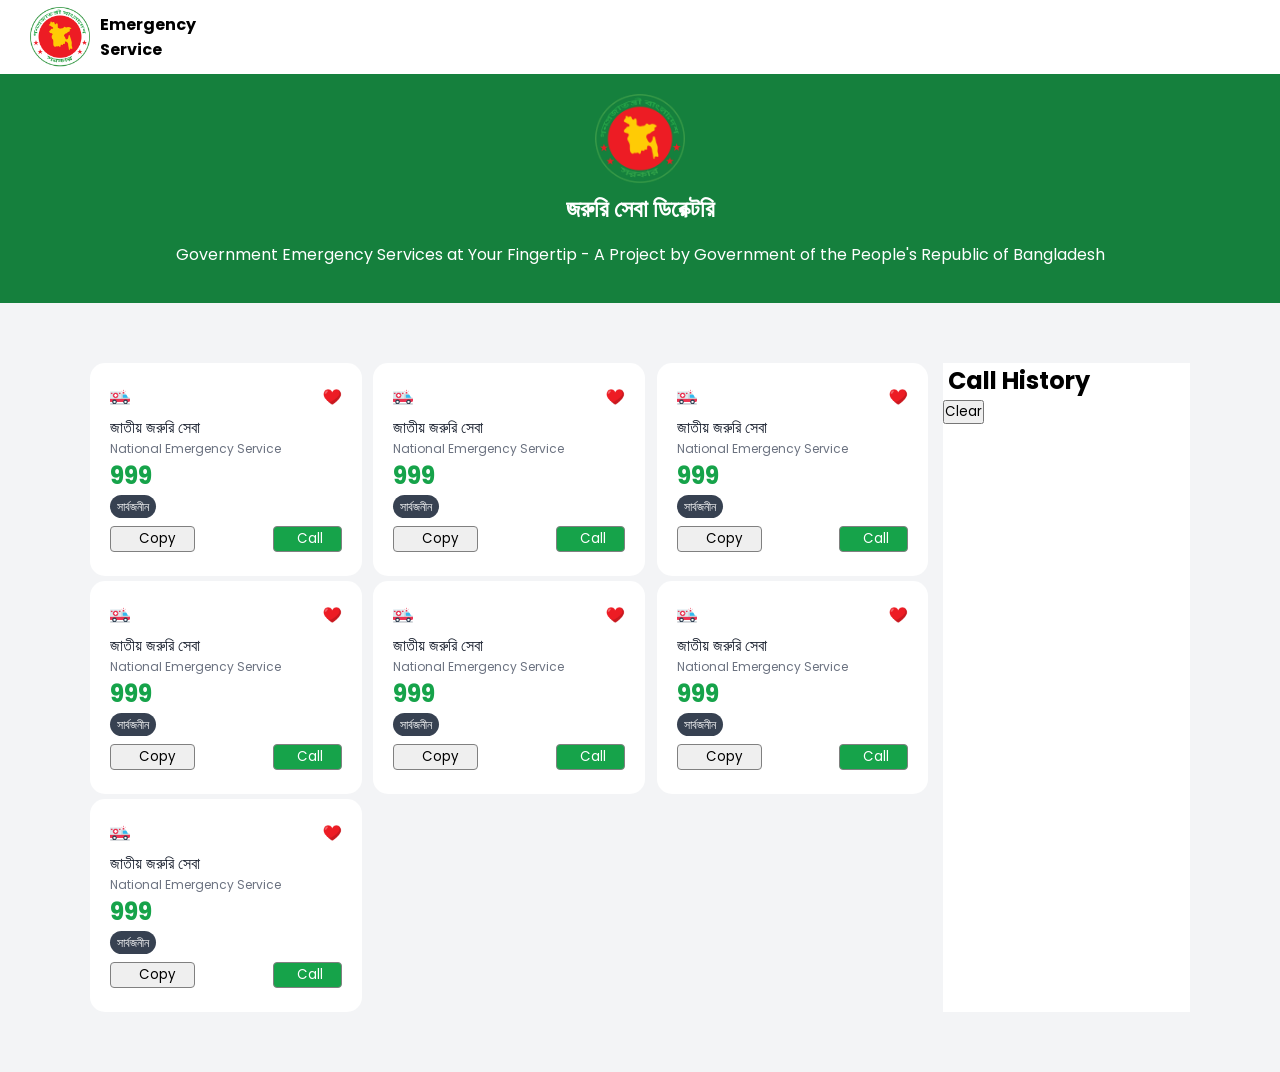
==== Emergency-Service/index.html @ fc12aa6a "feat: add emergency service layout (heading, banner, services list)" ====
<!DOCTYPE html>
<html lang="en">

<head>
    <meta charset="UTF-8">
    <meta name="viewport" content="width=device-width, initial-scale=1.0">
    <title>Emergency Service</title>
    <link rel="stylesheet" href="style.css">

    <!-- font popins cdn link -->
    <link
        href="https://fonts.googleapis.com/css2?family=Poppins:ital,wght@0,100;0,200;0,300;0,400;0,500;0,600;0,700;0,800;0,900;1,100;1,200;1,300;1,400;1,500;1,600;1,700;1,800;1,900&family=Roboto:ital,wght@0,100..900;1,100..900&display=swap"
        rel="stylesheet">

    <!-- font awesome cdn link -->
    <link rel="stylesheet" href="https://cdnjs.cloudflare.com/ajax/libs/font-awesome/7.0.1/css/all.min.css"
        integrity="sha512-2SwdPD6INVrV/lHTZbO2nodKhrnDdJK9/kg2XD1r9uGqPo1cUbujc+IYdlYdEErWNu69gVcYgdxlmVmzTWnetw=="
        crossorigin="anonymous" referrerpolicy="no-referrer" />

</head>

<body>
    <!-- header section start -->
    <header id="header">
        <div class="container">
            <div class="row">
                <div class="web__logo">
                    <img src="./assets/logo.png" alt="">
                    <h4 class="web__logo__titlle">Emergency <br> Service</h4>
                </div>
                <nav>
                    <div class="heart"></div>
                    <div class="points"></div>
                    <div class="copy"></div>
                </nav>
            </div>
        </div>
    </header>
    <!-- header section end -->
    <!-- main start -->
    <main id="main">
        <!-- banner section start -->
        <section id="banner">
            <div class="container">
                <div class="banner__content">
                    <div class="image">
                        <img src="./assets/logo.png" alt="">
                    </div>
                    <div class="banner__slogan">
                        <h2 class="banner__title">জরুরি সেবা ডিরেক্টরি</h2>
                        <p class="banner__subtitile">Government Emergency Services at Your Fingertip - A Project by Government of the People's Republic of Bangladesh</p>
                    </div>
                </div>
            </div>
        </section>
        <!-- banner section end -->

        <!-- help sectore section start -->
        <section id="help__sectore">
            <div class="container">
                <div class="row">
                    <div class="sectore__area">
                        <div class="service__card">
                            <div class="heading">
                                <img src="./assets/ambulance.png" alt="">
                                <img src="./assets/heart.png" alt="">
                            </div>
                            <div class="content">
                                <h3 class="service__title">জাতীয় জরুরি সেবা</h3>
                                <p class="service__description">National Emergency Service</p>
                                <h1 class="hotLine_num">999</h1>
                                <p class="service__name">সার্বজনীন</p>
                                <div class="service__button__area">
                                    <button><img src="" alt=""><i class="fa-regular fa-copy"></i>Copy</button>
                                    <button><i class="fa-solid fa-phone"></i>Call</button>
                                </div>
                            </div>
                        </div>
                        <div class="service__card">
                            <div class="heading">
                                <img src="./assets/ambulance.png" alt="">
                                <img src="./assets/heart.png" alt="">
                            </div>
                            <div class="content">
                                <h3 class="service__title">জাতীয় জরুরি সেবা</h3>
                                <p class="service__description">National Emergency Service</p>
                                <h1 class="hotLine_num">999</h1>
                                <p class="service__name">সার্বজনীন</p>
                                <div class="service__button__area">
                                    <button><img src="" alt=""><i class="fa-regular fa-copy"></i>Copy</button>
                                    <button><i class="fa-solid fa-phone"></i>Call</button>
                                </div>
                            </div>
                        </div>
                        <div class="service__card">
                            <div class="heading">
                                <img src="./assets/ambulance.png" alt="">
                                <img src="./assets/heart.png" alt="">
                            </div>
                            <div class="content">
                                <h3 class="service__title">জাতীয় জরুরি সেবা</h3>
                                <p class="service__description">National Emergency Service</p>
                                <h1 class="hotLine_num">999</h1>
                                <p class="service__name">সার্বজনীন</p>
                                <div class="service__button__area">
                                    <button><img src="" alt=""><i class="fa-regular fa-copy"></i>Copy</button>
                                    <button><i class="fa-solid fa-phone"></i>Call</button>
                                </div>
                            </div>
                        </div>
                        <div class="service__card">
                            <div class="heading">
                                <img src="./assets/ambulance.png" alt="">
                                <img src="./assets/heart.png" alt="">
                            </div>
                            <div class="content">
                                <h3 class="service__title">জাতীয় জরুরি সেবা</h3>
                                <p class="service__description">National Emergency Service</p>
                                <h1 class="hotLine_num">999</h1>
                                <p class="service__name">সার্বজনীন</p>
                                <div class="service__button__area">
                                    <button><img src="" alt=""><i class="fa-regular fa-copy"></i>Copy</button>
                                    <button><i class="fa-solid fa-phone"></i>Call</button>
                                </div>
                            </div>
                        </div>
                        <div class="service__card">
                            <div class="heading">
                                <img src="./assets/ambulance.png" alt="">
                                <img src="./assets/heart.png" alt="">
                            </div>
                            <div class="content">
                                <h3 class="service__title">জাতীয় জরুরি সেবা</h3>
                                <p class="service__description">National Emergency Service</p>
                                <h1 class="hotLine_num">999</h1>
                                <p class="service__name">সার্বজনীন</p>
                                <div class="service__button__area">
                                    <button><img src="" alt=""><i class="fa-regular fa-copy"></i>Copy</button>
                                    <button><i class="fa-solid fa-phone"></i>Call</button>
                                </div>
                            </div>
                        </div>
                        <div class="service__card">
                            <div class="heading">
                                <img src="./assets/ambulance.png" alt="">
                                <img src="./assets/heart.png" alt="">
                            </div>
                            <div class="content">
                                <h3 class="service__title">জাতীয় জরুরি সেবা</h3>
                                <p class="service__description">National Emergency Service</p>
                                <h1 class="hotLine_num">999</h1>
                                <p class="service__name">সার্বজনীন</p>
                                <div class="service__button__area">
                                    <button><img src="" alt=""><i class="fa-regular fa-copy"></i>Copy</button>
                                    <button><i class="fa-solid fa-phone"></i>Call</button>
                                </div>
                            </div>
                        </div>
                        <div class="service__card">
                            <div class="heading">
                                <img src="./assets/ambulance.png" alt="">
                                <img src="./assets/heart.png" alt="">
                            </div>
                            <div class="content">
                                <h3 class="service__title">জাতীয় জরুরি সেবা</h3>
                                <p class="service__description">National Emergency Service</p>
                                <h1 class="hotLine_num">999</h1>
                                <p class="service__name">সার্বজনীন</p>
                                <div class="service__button__area">
                                    <button><img src="" alt=""><i class="fa-regular fa-copy"></i>Copy</button>
                                    <button><i class="fa-solid fa-phone"></i>Call</button>
                                </div>
                            </div>
                        </div>
                    </div>
                    <div class="call__history__area">
                        <div class="heading">
                            <h2><img src="" alt=""> <span>Call History</span></h2>
                            <button>Clear</button>
                        </div>
                        <div class="history__list">
                            <div class="history__card">

                            </div>
                        </div>
                    </div>
                </div>
            </div>
        </section>
        <!-- help sectore section end -->
    </main>
    <!-- main end -->
    <!-- footer section start -->
    <footer id="footer">

    </footer>
    <!-- footer section end -->
</body>

</html>
---- Emergency-Service/style.css ----
:root {
    /* =========================================
     🎨 RAW COLORS
  ========================================= */
    --green-600: #16a34a;
    --green-700: #15803d;
    --green-100: #dcfce7;

    --gray-900: #111827;
    --gray-700: #374151;
    --gray-500: #6b7280;
    --gray-200: #e5e7eb;
    --gray-100: #f3f4f6;

    --white: #ffffff;


    /* =========================================
     🧠 GLOBAL SEMANTIC COLORS
  ========================================= */
    --color-primary: var(--green-600);
    --color-primary-hover: var(--green-700);
    --color-primary-soft: var(--green-100);

    --text-primary: var(--gray-900);
    --text-secondary: var(--gray-500);
    --text-muted: var(--gray-700);
    --text-inverse: var(--white);

    --bg-main: var(--gray-100);
    --bg-surface: var(--white);
    --bg-soft: var(--green-100);

    --border-default: var(--gray-200);


    /* =========================================
     🔁 COMMON TOKENS
  ========================================= */

    /* 🔘 BUTTON */
    --btn-bg: var(--color-primary);
    --btn-bg-hover: var(--color-primary-hover);
    --btn-text: var(--text-inverse);

    /* 🏷 SECTION */
    --section-bg: var(--bg-main);
    --section-title-text: var(--text-primary);
    --section-description-text: var(--text-secondary);

    /* 🧾 CARD */
    --card-bg: var(--bg-surface);
    --card-text: var(--text-primary);
    --card-border: var(--border-default);


    /* =========================================
     🔘 COMPONENT TOKENS
  ========================================= */

    /* 🔝 HEADER / NAVBAR */
    --logo-text-color: var(--color-primary);
    --nav-item-text: var(--text-primary);
    --nav-item-hover: var(--color-primary);

    /* 🟩 BANNER */
    --banner-bg: linear-gradient(135deg,
            var(--color-primary),
            var(--color-primary-soft));
    --banner-title-text: var(--text-inverse);
    --banner-subtitle-text: var(--text-inverse);

    /* 🚑 SERVICE CARD */
    --service-card-bg: var(--card-bg);
    --service-card-title: var(--text-primary);
    --service-card-subtitle: var(--text-secondary);
    --service-card-hotline: var(--color-primary);

    --service-card-badge-bg: var(--color-primary);
    --service-card-badge-text: var(--text-inverse);

    /* 📞 CALL HISTORY */
    --call-history-bg: var(--card-bg);
    --call-history-title: var(--text-primary);
    --call-history-text: var(--text-secondary);


    /* =========================================
     📏 SPACING SYSTEM
  ========================================= */
    --space-xs: 4px;
    --space-sm: 8px;
    --space-md: 16px;
    --space-lg: 24px;
    --space-xl: 32px;


    /* =========================================
     🔤 TYPOGRAPHY
  ========================================= */
    --font-family-base: 'Inter', sans-serif;

    --text-xs: 12px;
    --text-sm: 14px;
    --text-md: 16px;
    --text-lg: 20px;
    --text-xl: 24px;
    --text-2xl: 32px;

    --font-normal: 400;
    --font-medium: 500;
    --font-bold: 700;

    --line-height-base: 1.5;


    /* =========================================
     🔲 BORDER & RADIUS
  ========================================= */
    --radius-sm: 4px;
    --radius-md: 8px;
    --radius-lg: 12px;

    --border-width: 1px;


    /* =========================================
     🌫️ SHADOW
  ========================================= */
    --shadow-sm: 0 1px 2px rgba(0, 0, 0, 0.05);
    --shadow-md: 0 4px 6px rgba(0, 0, 0, 0.1);
    --shadow-lg: 0 10px 15px rgba(0, 0, 0, 0.15);


    /* =========================================
     ⏱️ TRANSITION
  ========================================= */
    --transition-fast: 0.2s ease;
    --transition-normal: 0.3s ease;


    /* =========================================
     📐 LAYOUT
  ========================================= */
    /* --container-width: 1200px;
  --container-padding: 16px; */


    /* =========================================
     📱 Z-INDEX
  ========================================= */
    --z-header: 100;
    --z-modal: 1000;
    --z-tooltip: 1100;
}








* {
    margin: 0px;
    padding: 0px;
    box-sizing: border-box;
    font-family: "Poppins", sans-serif;
}





/* small device */

/* header section start */
#header{

}
#header .container{
    padding: 7px 30px;
}

#header .row{
    display: flex;
    justify-content: space-between;
}

#header .row .web__logo{
    display: flex;
    align-items: center;
    gap: 10px;
}
#header .row .web__logo img{
    width: 60px;
}

#header .row #header nav{

}
/* header section end */

/* banner section start */
#banner {
    background-color: var(--green-700);
}
#banner .container{
    padding: 20px 0px;
}
#banner .container .banner__content{
    text-align: center;
}

#banner .container .banner__content img{
    width: 90px;
    height: 90px;
}

#banner .container .banner__content .banner__slogan .banner__title{
    color: var(--banner-title-text);
}
#banner .container .banner__content .banner__slogan .banner__subtitile{
    color: var(--banner-subtitle-text);
    padding: var(--space-md);
}
/* banner section end */


#help__sectore {
    background-color: var(--section-bg);
    padding: 30px 0px;
}

#help__sectore .container {
    padding: 30px 27px;
}


#help__sectore .row .sectore__area {
    display: flex;
    flex-direction: column;
    gap: 20px;
}

#help__sectore .row .sectore__area .service__card {
    padding: 24px 20px;
    background-color: var(--card-bg);
    border-radius: 15px;
    width: 100%;
}

#help__sectore .row .sectore__area .service__card .content {}

#help__sectore .row .sectore__area .service__card .content .service__title {
    font-size: var(--font-normal);
    font-weight: var(--font-normal);
    color: var(--service-card-title);
    padding-top: 8px;
}

#help__sectore .row .sectore__area .service__card .content .service__description {
    font-size: var(--text-xs);
    color: var(--service-card-subtitle);
}

#help__sectore .row .sectore__area .service__card .content .hotLine_num {
    color: var(--service-card-hotline);
    font-size: var(--text-xl);
}

#help__sectore .row .sectore__area .service__card .content .service__name {
    font-size: var(--text-xs);
    background-color: var(--gray-700);
    display: inline;
    padding: 3px 7px;
    border-radius: 20px;
    color: var(--service-card-badge-text);
}

#help__sectore .row .sectore__area .service__card .content .service__button__area {
    display: flex;
    justify-content: space-between;
    margin-top: var(--space-sm);
}

#help__sectore .row .sectore__area .service__card .content .service__button__area button {
    border: 1px solid gray;
    padding: 2px 18px;
    display: flex;
    gap: 5px;
    align-items: center;
    cursor: pointer;
    border-radius: var(--radius-sm);
}

#help__sectore .row .sectore__area .service__card .content .service__button__area button:first-child {}

#help__sectore .row .sectore__area .service__card .content .service__button__area button:last-child {
    background-color: var(--btn-bg);
    color: white;
}

#help__sectore .row .sectore__area .service__card .heading {
    display: flex;
    justify-content: space-between;
    align-items: center;
}

#help__sectore .row .sectore__area .service__card .heading img {
    width: 20px;
}

#help__sectore .row .sectore__area .service__card .heading img:last-child{

}

#help__sectore .row .call__history__area {
    background-color: var(--call-history-bg);
    display: none;
}

@media screen and (min-width:600px) {
    #help__sectore .row .sectore__area {
        flex-direction: row;
        flex-wrap: wrap;
        justify-content: space-between;
        gap: 5px;
    }

    #help__sectore .row .sectore__area .service__card {
        width: calc(50% - 5px);
    }
}

@media screen and (min-width:767px) {
    #help__sectore .container {
        padding: 30px 20px;
    }

    #help__sectore .row .sectore__area {
        flex-direction: row;
        flex-wrap: wrap;
        justify-content: space-between;
        gap: 5px;
    }

    #help__sectore .row .sectore__area .service__card {
        width: calc(33% - 5px);
    }



}

@media screen and (min-width: 1100px) {
    #help__sectore .container {
        padding: 30px 90px;
    }

    #help__sectore .row {
        display: flex;
        width: 100%;
        gap: 15px;
    }

    #help__sectore .row .sectore__area {
        width: 85%;
    }

    #help__sectore .row .call__history__area {
        display: block;
        width: 25%;
    }

}
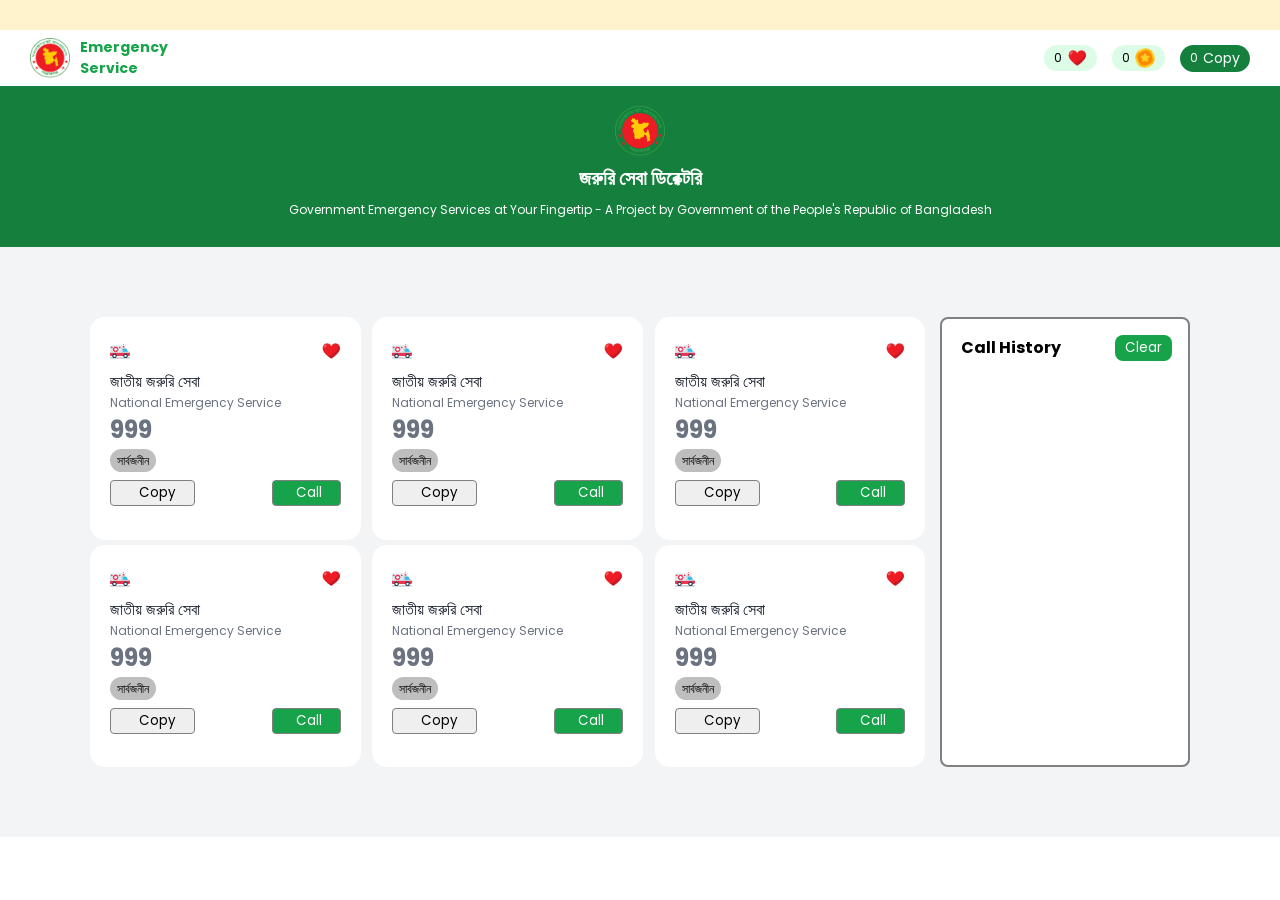
==== commit 292ccc50: "updated: all-file" ====
--- a/Emergency-Service/index.html
+++ b/Emergency-Service/index.html
@@ -20,6 +20,12 @@
 </head>
 
 <body>
+    <!-- working notice section start -->
+    <section id="working_notice">
+      <span>⚠️ কাজ প্রক্রিয়াধীন, খুব দ্রুতই সম্পন্ন হবে</span>
+    </section>
+    <!-- working notice section end -->
+
     <!-- header section start -->
     <header id="header">
         <div class="container">
@@ -29,9 +35,18 @@
                     <h4 class="web__logo__titlle">Emergency <br> Service</h4>
                 </div>
                 <nav>
-                    <div class="heart"></div>
-                    <div class="points"></div>
-                    <div class="copy"></div>
+                    <div class="heart">
+                        <span>0</span>
+                        <img src="./assets/heart.png" alt="">
+                    </div>
+                    <div class="points">
+                        <span>0</span>
+                        <img src="./assets/coin.png" alt="">
+                    </div>
+                    <div class="copy">
+                        <span>0</span>
+                        <p>Copy</p>
+                    </div>
                 </nav>
             </div>
         </div>
@@ -48,7 +63,8 @@
                     </div>
                     <div class="banner__slogan">
                         <h2 class="banner__title">জরুরি সেবা ডিরেক্টরি</h2>
-                        <p class="banner__subtitile">Government Emergency Services at Your Fingertip - A Project by Government of the People's Republic of Bangladesh</p>
+                        <p class="banner__subtitile">Government Emergency Services at Your Fingertip - A Project by
+                            Government of the People's Republic of Bangladesh</p>
                     </div>
                 </div>
             </div>
@@ -57,121 +73,13 @@
 
         <!-- help sectore section start -->
         <section id="help__sectore">
+            <div class="call_history_toggle_btn">
+                <i class="fa-solid fa-landmark"></i>
+            </div>
             <div class="container">
                 <div class="row">
                     <div class="sectore__area">
-                        <div class="service__card">
-                            <div class="heading">
-                                <img src="./assets/ambulance.png" alt="">
-                                <img src="./assets/heart.png" alt="">
-                            </div>
-                            <div class="content">
-                                <h3 class="service__title">জাতীয় জরুরি সেবা</h3>
-                                <p class="service__description">National Emergency Service</p>
-                                <h1 class="hotLine_num">999</h1>
-                                <p class="service__name">সার্বজনীন</p>
-                                <div class="service__button__area">
-                                    <button><img src="" alt=""><i class="fa-regular fa-copy"></i>Copy</button>
-                                    <button><i class="fa-solid fa-phone"></i>Call</button>
-                                </div>
-                            </div>
-                        </div>
-                        <div class="service__card">
-                            <div class="heading">
-                                <img src="./assets/ambulance.png" alt="">
-                                <img src="./assets/heart.png" alt="">
-                            </div>
-                            <div class="content">
-                                <h3 class="service__title">জাতীয় জরুরি সেবা</h3>
-                                <p class="service__description">National Emergency Service</p>
-                                <h1 class="hotLine_num">999</h1>
-                                <p class="service__name">সার্বজনীন</p>
-                                <div class="service__button__area">
-                                    <button><img src="" alt=""><i class="fa-regular fa-copy"></i>Copy</button>
-                                    <button><i class="fa-solid fa-phone"></i>Call</button>
-                                </div>
-                            </div>
-                        </div>
-                        <div class="service__card">
-                            <div class="heading">
-                                <img src="./assets/ambulance.png" alt="">
-                                <img src="./assets/heart.png" alt="">
-                            </div>
-                            <div class="content">
-                                <h3 class="service__title">জাতীয় জরুরি সেবা</h3>
-                                <p class="service__description">National Emergency Service</p>
-                                <h1 class="hotLine_num">999</h1>
-                                <p class="service__name">সার্বজনীন</p>
-                                <div class="service__button__area">
-                                    <button><img src="" alt=""><i class="fa-regular fa-copy"></i>Copy</button>
-                                    <button><i class="fa-solid fa-phone"></i>Call</button>
-                                </div>
-                            </div>
-                        </div>
-                        <div class="service__card">
-                            <div class="heading">
-                                <img src="./assets/ambulance.png" alt="">
-                                <img src="./assets/heart.png" alt="">
-                            </div>
-                            <div class="content">
-                                <h3 class="service__title">জাতীয় জরুরি সেবা</h3>
-                                <p class="service__description">National Emergency Service</p>
-                                <h1 class="hotLine_num">999</h1>
-                                <p class="service__name">সার্বজনীন</p>
-                                <div class="service__button__area">
-                                    <button><img src="" alt=""><i class="fa-regular fa-copy"></i>Copy</button>
-                                    <button><i class="fa-solid fa-phone"></i>Call</button>
-                                </div>
-                            </div>
-                        </div>
-                        <div class="service__card">
-                            <div class="heading">
-                                <img src="./assets/ambulance.png" alt="">
-                                <img src="./assets/heart.png" alt="">
-                            </div>
-                            <div class="content">
-                                <h3 class="service__title">জাতীয় জরুরি সেবা</h3>
-                                <p class="service__description">National Emergency Service</p>
-                                <h1 class="hotLine_num">999</h1>
-                                <p class="service__name">সার্বজনীন</p>
-                                <div class="service__button__area">
-                                    <button><img src="" alt=""><i class="fa-regular fa-copy"></i>Copy</button>
-                                    <button><i class="fa-solid fa-phone"></i>Call</button>
-                                </div>
-                            </div>
-                        </div>
-                        <div class="service__card">
-                            <div class="heading">
-                                <img src="./assets/ambulance.png" alt="">
-                                <img src="./assets/heart.png" alt="">
-                            </div>
-                            <div class="content">
-                                <h3 class="service__title">জাতীয় জরুরি সেবা</h3>
-                                <p class="service__description">National Emergency Service</p>
-                                <h1 class="hotLine_num">999</h1>
-                                <p class="service__name">সার্বজনীন</p>
-                                <div class="service__button__area">
-                                    <button><img src="" alt=""><i class="fa-regular fa-copy"></i>Copy</button>
-                                    <button><i class="fa-solid fa-phone"></i>Call</button>
-                                </div>
-                            </div>
-                        </div>
-                        <div class="service__card">
-                            <div class="heading">
-                                <img src="./assets/ambulance.png" alt="">
-                                <img src="./assets/heart.png" alt="">
-                            </div>
-                            <div class="content">
-                                <h3 class="service__title">জাতীয় জরুরি সেবা</h3>
-                                <p class="service__description">National Emergency Service</p>
-                                <h1 class="hotLine_num">999</h1>
-                                <p class="service__name">সার্বজনীন</p>
-                                <div class="service__button__area">
-                                    <button><img src="" alt=""><i class="fa-regular fa-copy"></i>Copy</button>
-                                    <button><i class="fa-solid fa-phone"></i>Call</button>
-                                </div>
-                            </div>
-                        </div>
+
                     </div>
                     <div class="call__history__area">
                         <div class="heading">
@@ -195,6 +103,8 @@
 
     </footer>
     <!-- footer section end -->
+
+    <script src="./script.js"></script>
 </body>
 
 </html>
--- a/Emergency-Service/style.css
+++ b/Emergency-Service/style.css
@@ -11,6 +11,7 @@
     --gray-500: #6b7280;
     --gray-200: #e5e7eb;
     --gray-100: #f3f4f6;
+    --gray-50: #BEBEBE;
 
     --white: #ffffff;
 
@@ -62,6 +63,9 @@
     --logo-text-color: var(--color-primary);
     --nav-item-text: var(--text-primary);
     --nav-item-hover: var(--color-primary);
+    --nav-heart-bg: var(--green-100);
+    --nav-points-bg: var(--green-100);
+    --nav-copy-bg: var(--green-700);
 
     /* 🟩 BANNER */
     --banner-bg: linear-gradient(135deg,
@@ -74,15 +78,17 @@
     --service-card-bg: var(--card-bg);
     --service-card-title: var(--text-primary);
     --service-card-subtitle: var(--text-secondary);
-    --service-card-hotline: var(--color-primary);
-
-    --service-card-badge-bg: var(--color-primary);
-    --service-card-badge-text: var(--text-inverse);
+    --service-card-hotline: var(--gray-500);
+
+    --service-card-badge-bg: var(--gray-50);
+    --service-card-badge-text: var(--gray-800);
 
     /* 📞 CALL HISTORY */
     --call-history-bg: var(--card-bg);
     --call-history-title: var(--text-primary);
     --call-history-text: var(--text-secondary);
+    --call_history_toggle_btn_bg: var(--gray-50);
+    --call_history_toggle_btn_text: var(--green-600);
 
 
     /* =========================================
@@ -175,67 +181,141 @@
 /* small device */
 
 /* header section start */
-#header{
-
-}
-#header .container{
+#header {}
+
+#header .container {
     padding: 7px 30px;
 }
 
-#header .row{
+#header .row {
     display: flex;
     justify-content: space-between;
-}
-
-#header .row .web__logo{
+    align-items: center;
+}
+
+#header .row .web__logo {
     display: flex;
     align-items: center;
     gap: 10px;
 }
-#header .row .web__logo img{
-    width: 60px;
-}
-
-#header .row #header nav{
-
-}
+
+#header .row .web__logo img {
+    width: 40px;
+}
+
+#header .row .web__logo .web__logo__titlle {
+    font-size: var(--text-sm);
+    color: var(--logo-text-color);
+}
+
+#header .row nav {
+    display: flex;
+    align-items: center;
+    gap: 15px;
+}
+
+#header .row nav div {
+    display: flex;
+    align-items: center;
+    gap: 5px;
+    background-color: var(--nav-heart-bg);
+    padding: 3px 10px;
+    border-radius: 30px;
+    font-size: var(--text-xs);
+}
+
+#header .row nav .heart {}
+
+#header .row nav .points {}
+
+#header .row nav .copy {
+    background-color: var(--nav-copy-bg);
+    color: white;
+
+}
+
+#header .row nav div img {
+    width: 20px;
+}
+
+#header .row nav div p {
+    font-size: var(--text-sm);
+}
+
 /* header section end */
 
 /* banner section start */
 #banner {
     background-color: var(--green-700);
 }
-#banner .container{
+
+#banner .container {
     padding: 20px 0px;
 }
-#banner .container .banner__content{
+
+#banner .container .banner__content {
     text-align: center;
 }
 
-#banner .container .banner__content img{
-    width: 90px;
-    height: 90px;
-}
-
-#banner .container .banner__content .banner__slogan .banner__title{
+#banner .container .banner__content img {
+    width: 50px;
+    height: 50px;
+}
+
+#banner .container .banner__content .banner__slogan .banner__title {
     color: var(--banner-title-text);
-}
-#banner .container .banner__content .banner__slogan .banner__subtitile{
+    font-size: var(--text-lg);
+}
+
+#banner .container .banner__content .banner__slogan .banner__subtitile {
     color: var(--banner-subtitle-text);
-    padding: var(--space-md);
-}
+    padding: var(--space-sm);
+    font-size: var(--text-xs);
+}
+
+
+
+#working_notice {
+  width: 100%;
+  overflow: hidden;
+  background: #fff3cd;
+  font-size: 20px;
+}
+
+#working_notice span {
+  display: inline-block;
+  white-space: nowrap;
+  padding-left: 100%;
+  animation: scrollText 10s linear infinite;
+}
+
+@keyframes scrollText {
+  0% {
+    transform: translateX(0);
+  }
+  100% {
+    transform: translateX(-100%);
+  }
+}
+
 /* banner section end */
 
 
 #help__sectore {
     background-color: var(--section-bg);
-    padding: 30px 0px;
+    padding: 60px 0px;
+    position: relative;
+    overflow: hidden;
 }
 
 #help__sectore .container {
     padding: 30px 27px;
 }
 
+
+#help__sectore .row {
+    z-index: -999;
+}
 
 #help__sectore .row .sectore__area {
     display: flex;
@@ -271,7 +351,7 @@
 
 #help__sectore .row .sectore__area .service__card .content .service__name {
     font-size: var(--text-xs);
-    background-color: var(--gray-700);
+    background-color: var(--service-card-badge-bg);
     display: inline;
     padding: 3px 7px;
     border-radius: 20px;
@@ -311,14 +391,86 @@
     width: 20px;
 }
 
-#help__sectore .row .sectore__area .service__card .heading img:last-child{
-
-}
+#help__sectore .row .sectore__area .service__card .heading img:last-child {}
+
+
+/* #help__sectore .row .call_history_large_device_style {
+    display: none;
+ } */
+
 
 #help__sectore .row .call__history__area {
+    position: absolute;
+    width: 270px;
+    height: 450px;
     background-color: var(--call-history-bg);
-    display: none;
-}
+    padding: var(--space-md);
+    border-radius: var(--radius-md);
+    top: 0px;
+    left: -9999px;
+    border: 2px solid gray;
+    transition: all .3s;
+}
+
+#help__sectore .row .call__history__area {
+    position: absolute;
+    width: 270px;
+    height: 450px;
+    background-color: var(--call-history-bg);
+    padding: var(--space-md);
+    border-radius: var(--radius-md);
+    top: 0;
+    left: 0;
+
+    transform: translateX(-120%); /* hidden */
+    opacity: 0;
+
+    transition: transform .3s ease, opacity .3s ease;
+}
+
+#help__sectore .row .call__history__area.show{
+    transform: translateX(0%); /* hidden */
+    opacity: 1;
+}
+
+#help__sectore .row .call__history__area .heading {
+    display: flex;
+    justify-content: space-between;
+}
+
+#help__sectore .row .call__history__area .heading h2 {
+    font-size: var(--text-md);
+}
+
+#help__sectore .row .call__history__area .heading button {
+    padding: 3px 10px;
+    border: none;
+    outline: none;
+    background-color: var(--btn-bg);
+    color: white;
+    border-radius: var(--radius-md);
+    cursor: pointer;
+}
+
+#help__sectore .call_history_toggle_btn {}
+
+#help__sectore .call_history_toggle_btn i {
+    position: absolute;
+    left: 80%;
+    font-size: var(--text-lg);
+    top: 16px;
+    padding: 16px;
+    color: var(--green-600);
+    cursor: pointer;
+    border: 2px solid var(--green-600);
+    border-radius: 50%;
+
+    display: flex;
+    justify-content: center;
+    align-items: center;
+}
+
+
 
 @media screen and (min-width:600px) {
     #help__sectore .row .sectore__area {
@@ -341,7 +493,7 @@
     #help__sectore .row .sectore__area {
         flex-direction: row;
         flex-wrap: wrap;
-        justify-content: space-between;
+        /* justify-content: space-between; */
         gap: 5px;
     }
 
@@ -355,7 +507,7 @@
 
 @media screen and (min-width: 1100px) {
     #help__sectore .container {
-        padding: 30px 90px;
+        padding: 10px 90px;
     }
 
     #help__sectore .row {
@@ -369,8 +521,17 @@
     }
 
     #help__sectore .row .call__history__area {
-        display: block;
         width: 25%;
+        position: relative;
+        top: 0px;
+        left: 0px;
+        opacity: 1;
+        transform: translateX(0%); /* hidden */
+    }
+
+
+    #help__sectore .call_history_toggle_btn {
+        display: none;
     }
 
 }
